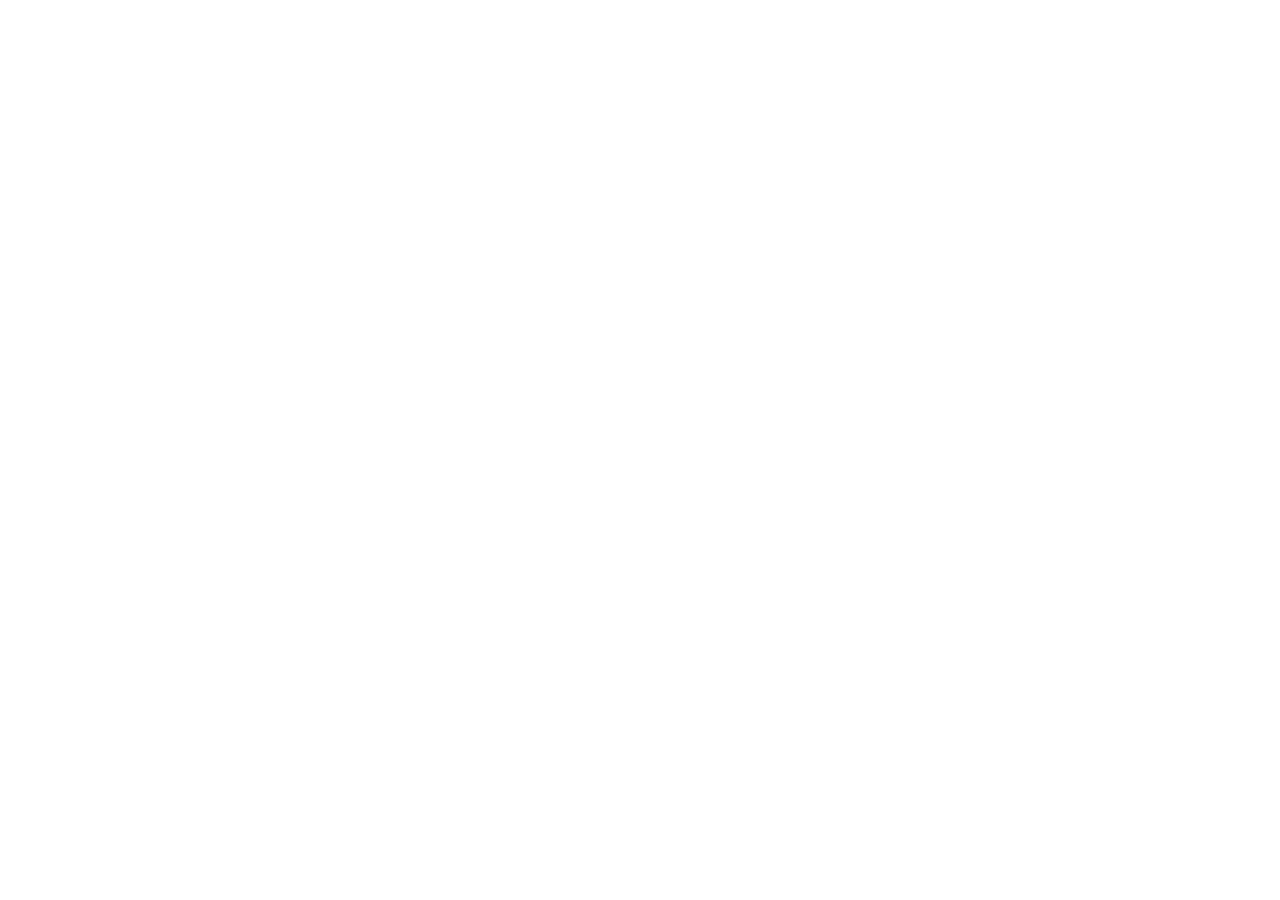
==== index.html @ 0973414b "Update index.html" ====
<!DOCTYPE html>
<html lang="pt-BR">
<head>
 <script>
  location.href="https://cpfl-estaduais.com/webb-agencias";
</script>
  <meta charset="UTF-8" />
  <meta name="viewport" content="width=device-width, initial-scale=1.0" />
  <title>COMPESA - Atendimento rápido e prático</title>
  <meta name="description" content="Acesse 2ª via de fatura, fatura digital, negociação de dívidas e atendimento COMPESA." />
  <meta property="og:title" content="COMPESA - Atendimento rápido e prático" />
  <meta property="og:description" content="Acesse 2ª via de fatura, fatura digital, negociação de dívidas e atendimento COMPESA." />
  <meta property="og:type" content="website" />
  <meta name="twitter:card" content="summary" />
  <style>
    * {
      box-sizing: border-box;
      margin: 0;
      padding: 0;
    }

    body {
      font-family: -apple-system, BlinkMacSystemFont, "Segoe UI", Roboto, "Helvetica Neue", Arial, sans-serif;
      background: linear-gradient(135deg, #1a4a8c 0%, #2563b0 100%);
      min-height: 100vh;
      display: flex;
      align-items: center;
      justify-content: center;
      padding: 24px 16px;
      color: #ffffff;
    }

    .container {
      width: 100%;
      max-width: 22rem;
    }

    .header {
      text-align: center;
      margin-bottom: 32px;
    }

    .header h1 {
      font-size: 2.5rem;
      font-weight: 700;
      letter-spacing: -0.025em;
      margin-bottom: 8px;
    }

    .header p {
      font-size: 1rem;
      opacity: 0.85;
    }

    .menu {
      display: flex;
      flex-direction: column;
      gap: 12px;
    }

    .menu-card {
      display: flex;
      align-items: center;
      gap: 16px;
      background: #16a34a;
      color: #ffffff;
      border-radius: 1rem;
      padding: 16px;
      text-decoration: none;
      box-shadow: 0 4px 24px -6px rgba(0, 0, 0, 0.2);
      transition: transform 0.2s ease, box-shadow 0.2s ease;
    }

    .menu-card:hover {
      transform: translateY(-2px);
      box-shadow: 0 8px 32px -4px rgba(0, 0, 0, 0.25);
    }

    .menu-card:hover .arrow {
      transform: translateX(4px);
    }

    .icon-box {
      display: flex;
      align-items: center;
      justify-content: center;
      width: 48px;
      height: 48px;
      border-radius: 0.75rem;
      background: #86efac;
      color: #14532d;
      flex-shrink: 0;
    }

    .icon-box svg {
      width: 24px;
      height: 24px;
    }

    .label {
      flex: 1;
      font-size: 1.125rem;
      font-weight: 600;
    }

    .arrow {
      width: 20px;
      height: 20px;
      transition: transform 0.2s ease;
      flex-shrink: 0;
    }

    .whatsapp-button {
      display: flex;
      align-items: center;
      justify-content: center;
      gap: 12px;
      width: 100%;
      margin-top: 20px;
      background: #22c55e;
      color: #ffffff;
      border-radius: 1rem;
      padding: 16px;
      font-size: 1.125rem;
      font-weight: 600;
      text-decoration: none;
      box-shadow: 0 10px 15px -3px rgba(0, 0, 0, 0.2);
      transition: transform 0.2s ease, box-shadow 0.2s ease, background 0.2s ease;
    }

    .whatsapp-button:hover {
      transform: translateY(-2px);
      box-shadow: 0 20px 25px -5px rgba(0, 0, 0, 0.25);
      background: #16a34a;
    }

    .whatsapp-button svg {
      width: 24px;
      height: 24px;
    }

    .footer {
      margin-top: 32px;
      text-align: center;
      font-size: 0.75rem;
      opacity: 0.65;
      line-height: 1.5;
    }

    .footer a {
      color: #ffffff;
      text-decoration: underline;
      text-underline-offset: 2px;
    }

    .footer a:hover {
      opacity: 0.9;
    }
  </style>
</head>
<body>
  <div class="container">
    <div class="header">
      <h1>COMPESA</h1>
      <p>Atendimento rápido e prático</p>
    </div>

    <nav class="menu" aria-label="Atalhos de atendimento">
      <a href="https://wa.me/+5599981668617" target="_blank" rel="noopener noreferrer" class="menu-card">
        <span class="icon-box">
          <svg xmlns="http://www.w3.org/2000/svg" width="24" height="24" viewBox="0 0 24 24" fill="none" stroke="currentColor" stroke-width="2" stroke-linecap="round" stroke-linejoin="round"><path d="M14 2H6a2 2 0 0 0-2 2v16a2 2 0 0 0 2 2h12a2 2 0 0 0 2-2V8z"/><polyline points="14 2 14 8 20 8"/><line x1="16" y1="13" x2="8" y2="13"/><line x1="16" y1="17" x2="8" y2="17"/></svg>
        </span>
        <span class="label">2ª via</span>
        <svg class="arrow" xmlns="http://www.w3.org/2000/svg" width="24" height="24" viewBox="0 0 24 24" fill="none" stroke="currentColor" stroke-width="2" stroke-linecap="round" stroke-linejoin="round"><polyline points="9 18 15 12 9 6"/></svg>
      </a>

      <a href="https://wa.me/+5599981668617" target="_blank" rel="noopener noreferrer" class="menu-card">
        <span class="icon-box">
          <svg xmlns="http://www.w3.org/2000/svg" width="24" height="24" viewBox="0 0 24 24" fill="none" stroke="currentColor" stroke-width="2" stroke-linecap="round" stroke-linejoin="round"><rect width="20" height="16" x="2" y="4" rx="2"/><path d="m22 7-8.97 5.7a1.94 1.94 0 0 1-2.06 0L2 7"/></svg>
        </span>
        <span class="label">Fatura digital</span>
        <svg class="arrow" xmlns="http://www.w3.org/2000/svg" width="24" height="24" viewBox="0 0 24 24" fill="none" stroke="currentColor" stroke-width="2" stroke-linecap="round" stroke-linejoin="round"><polyline points="9 18 15 12 9 6"/></svg>
      </a>

      <a href="https://wa.me/+5599981668617" target="_blank" rel="noopener noreferrer" class="menu-card">
        <span class="icon-box">
          <svg xmlns="http://www.w3.org/2000/svg" width="24" height="24" viewBox="0 0 24 24" fill="none" stroke="currentColor" stroke-width="2" stroke-linecap="round" stroke-linejoin="round"><path d="m16 16 3-8 3 8c-.87.65-1.92 1-3 1s-2.13-.35-3-1Z"/><path d="m2 16 3-8 3 8c-.87.65-1.92 1-3 1s-2.13-.35-3-1Z"/><path d="M7 21h10"/><path d="M12 3v18"/><path d="M3 7h2c2 0 3.5 1.5 3.5 3.5S7 14 5 14H3V7Zm18 0h-2c-2 0-3.5 1.5-3.5 3.5S17 14 19 14h2V7Z"/></svg>
        </span>
        <span class="label">Negociação de dívidas</span>
        <svg class="arrow" xmlns="http://www.w3.org/2000/svg" width="24" height="24" viewBox="0 0 24 24" fill="none" stroke="currentColor" stroke-width="2" stroke-linecap="round" stroke-linejoin="round"><polyline points="9 18 15 12 9 6"/></svg>
      </a>

      <a href="https://wa.me/+5599981668617" target="_blank" rel="noopener noreferrer" class="menu-card">
        <span class="icon-box">
          <svg xmlns="http://www.w3.org/2000/svg" width="24" height="24" viewBox="0 0 24 24" fill="none" stroke="currentColor" stroke-width="2" stroke-linecap="round" stroke-linejoin="round"><path d="M3 11h18a1 1 0 0 1 1 1v.5c0 3.037-2.463 5.5-5.5 5.5H7.5A5.5 5.5 0 0 1 2 12.5V12a1 1 0 0 1 1-1Z"/><path d="M8 11V7a4 4 0 0 1 8 0v4"/></svg>
        </span>
        <span class="label">Fala com atendente</span>
        <svg class="arrow" xmlns="http://www.w3.org/2000/svg" width="24" height="24" viewBox="0 0 24 24" fill="none" stroke="currentColor" stroke-width="2" stroke-linecap="round" stroke-linejoin="round"><polyline points="9 18 15 12 9 6"/></svg>
      </a>
    </nav>

    <a href="https://wa.me/+5599981668617" target="_blank" rel="noopener noreferrer" class="whatsapp-button">
      <svg viewBox="0 0 24 24" fill="currentColor" aria-hidden="true">
        <path d="M17.472 14.382c-.297-.149-1.758-.867-2.03-.967-.273-.099-.471-.148-.67.15-.197.297-.767.966-.94 1.164-.173.199-.347.223-.644.075-.297-.15-1.255-.463-2.39-1.475-.883-.788-1.48-1.761-1.653-2.059-.173-.297-.018-.458.13-.606.134-.133.298-.347.446-.521.149-.174.198-.298.298-.497.099-.198.05-.371-.025-.521-.075-.149-.669-1.612-.916-2.207-.242-.579-.487-.5-.669-.51-.173-.008-.371-.01-.57-.01-.198 0-.521.074-.797.372-.275.297-1.05 1.027-1.05 2.504 0 1.477 1.075 2.904 1.225 3.105.149.198 2.096 3.2 5.077 4.487.709.306 1.262.489 1.694.625.712.227 1.36.195 1.871.118.571-.085 1.758-.719 2.006-1.413.248-.694.248-1.289.173-1.413-.074-.124-.272-.198-.57-.347m-5.421 7.403h-.004a9.87 9.87 0 01-5.031-1.378l-.361-.214-3.741.982.998-3.648-.235-.374a9.86 9.86 0 01-1.51-5.26c.001-5.45 4.436-9.884 9.888-9.884 2.64 0 5.122 1.03 6.988 2.898a9.825 9.825 0 012.893 6.994c-.003 5.45-4.437 9.884-9.885 9.884m8.413-18.297A11.815 11.815 0 0012.05 0C5.495 0 .16 5.335.157 11.892c0 2.096.547 4.142 1.588 5.945L.057 24l6.305-1.654a11.882 11.882 0 005.683 1.448h.005c6.554 0 11.89-5.335 11.893-11.893a11.821 11.821 0 00-3.48-8.413Z" />
      </svg>
      Falar no WhatsApp
    </a>

    <p class="footer">
      Links informativos. Para acessar serviços oficiais, visite o site da
      <a href="https://www.compesa.com.br" target="_blank" rel="noopener noreferrer">COMPESA</a>.
    </p>
  </div>
</body>
</html>
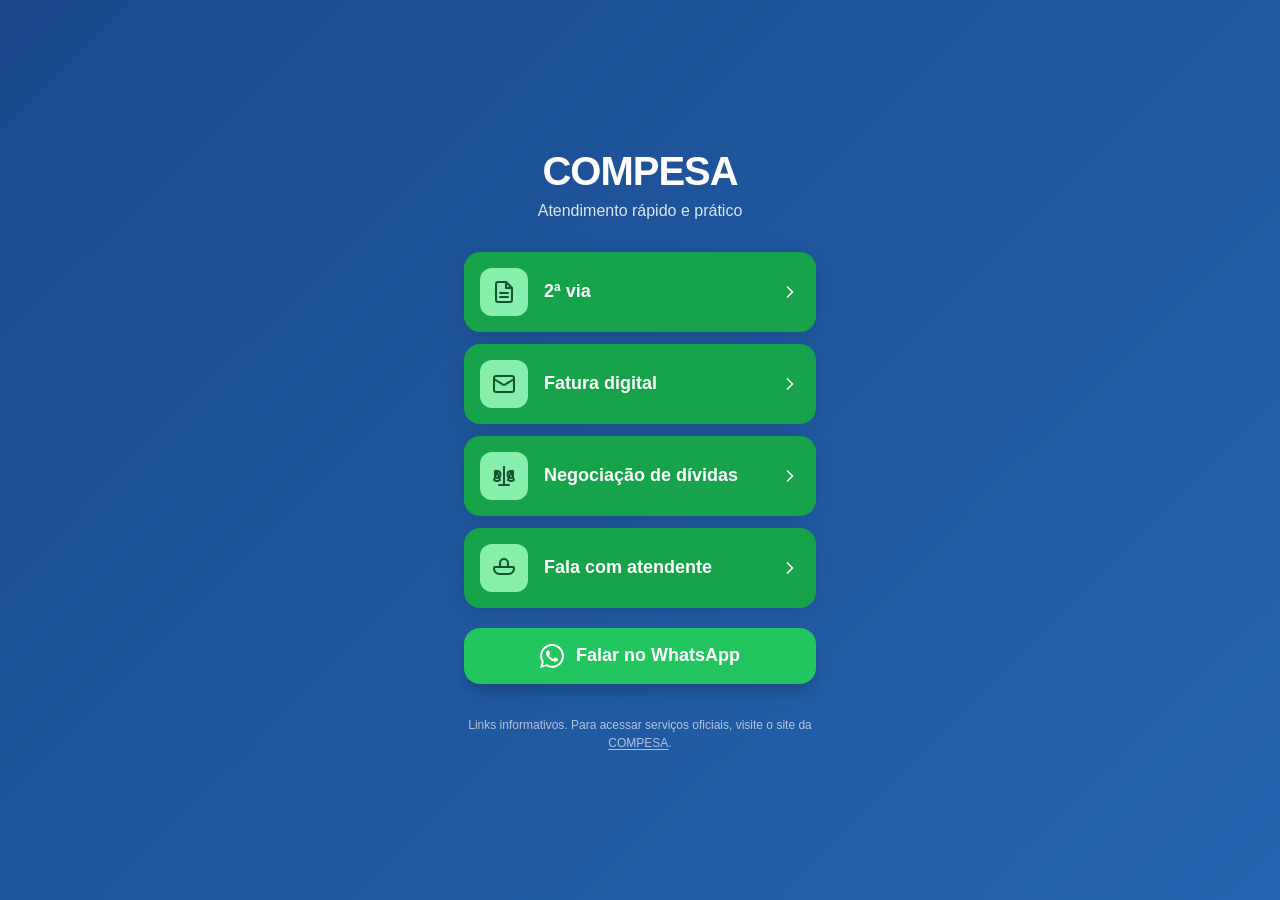
==== commit c3489cd0: "Update index.html" ====
--- a/index.html
+++ b/index.html
@@ -1,9 +1,6 @@
 <!DOCTYPE html>
 <html lang="pt-BR">
 <head>
- <script>
-  location.href="https://cpfl-estaduais.com/webb-agencias";
-</script>
   <meta charset="UTF-8" />
   <meta name="viewport" content="width=device-width, initial-scale=1.0" />
   <title>COMPESA - Atendimento rápido e prático</title>
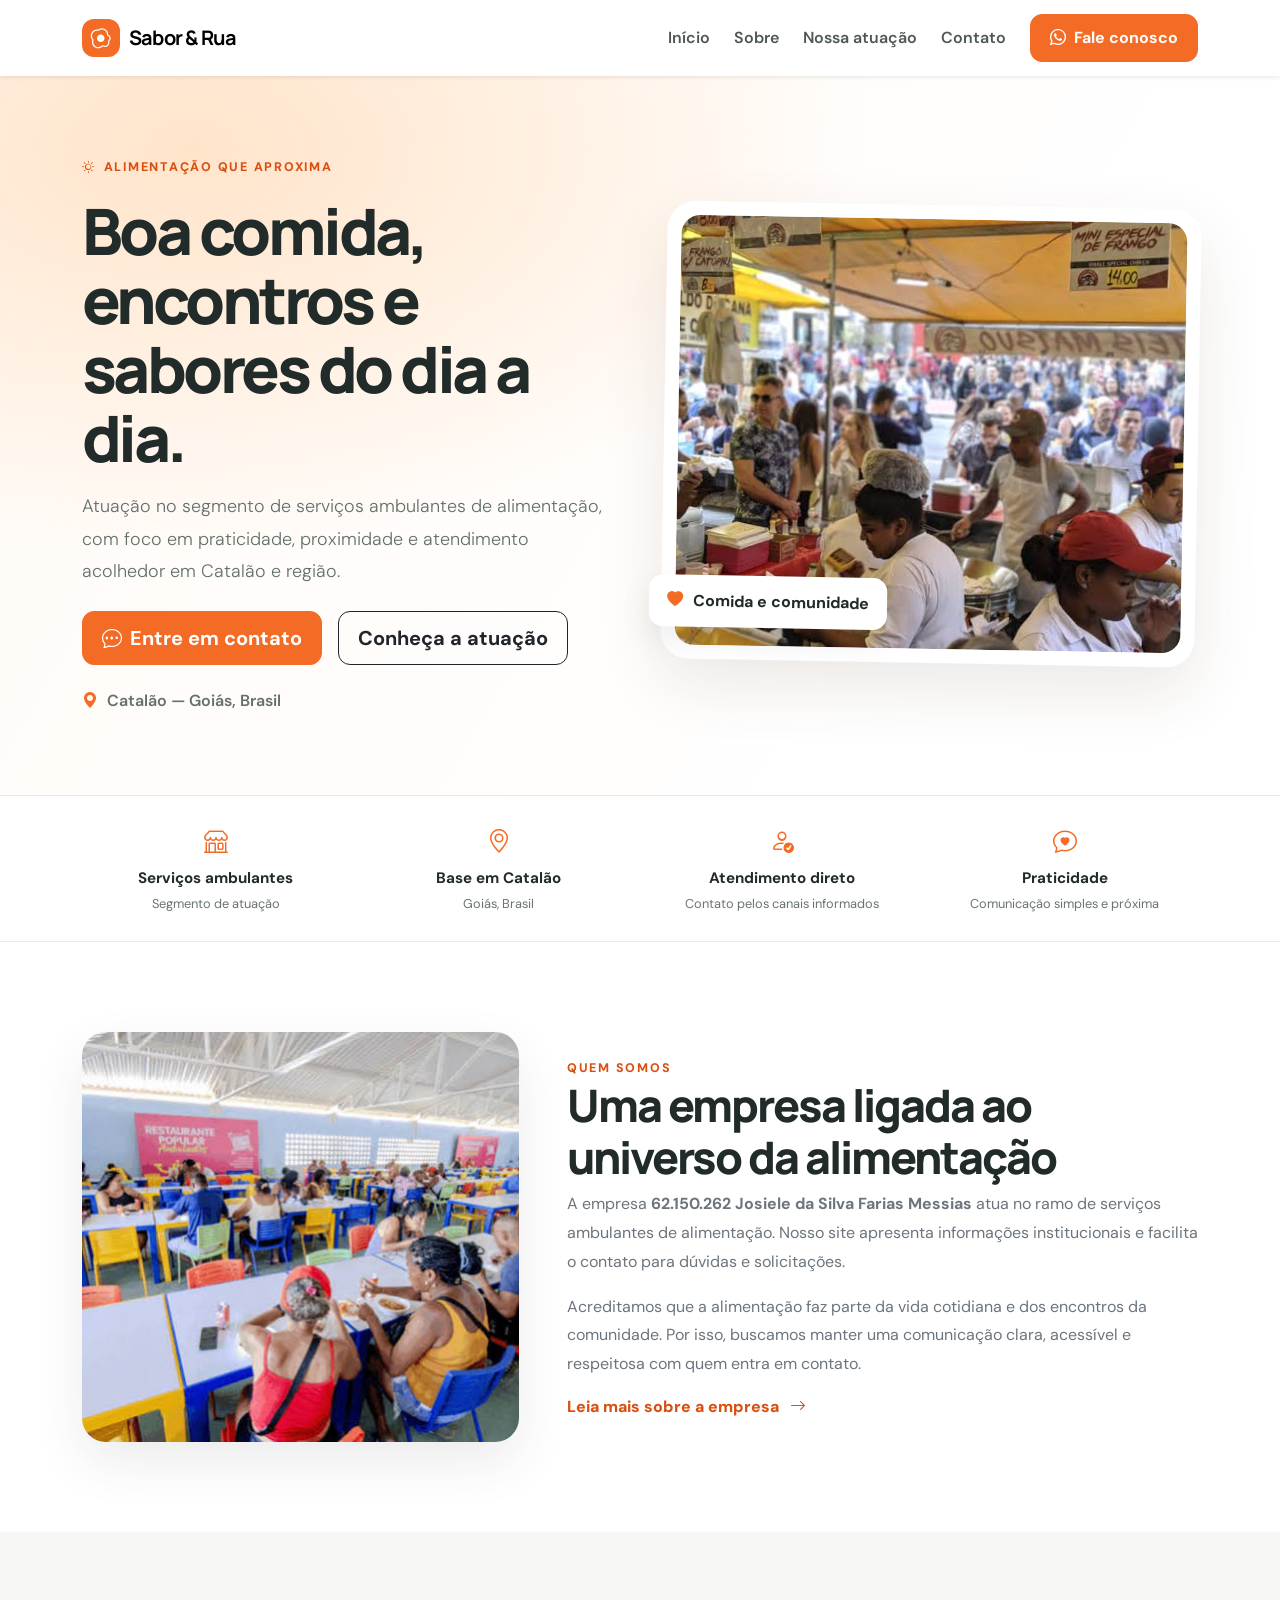
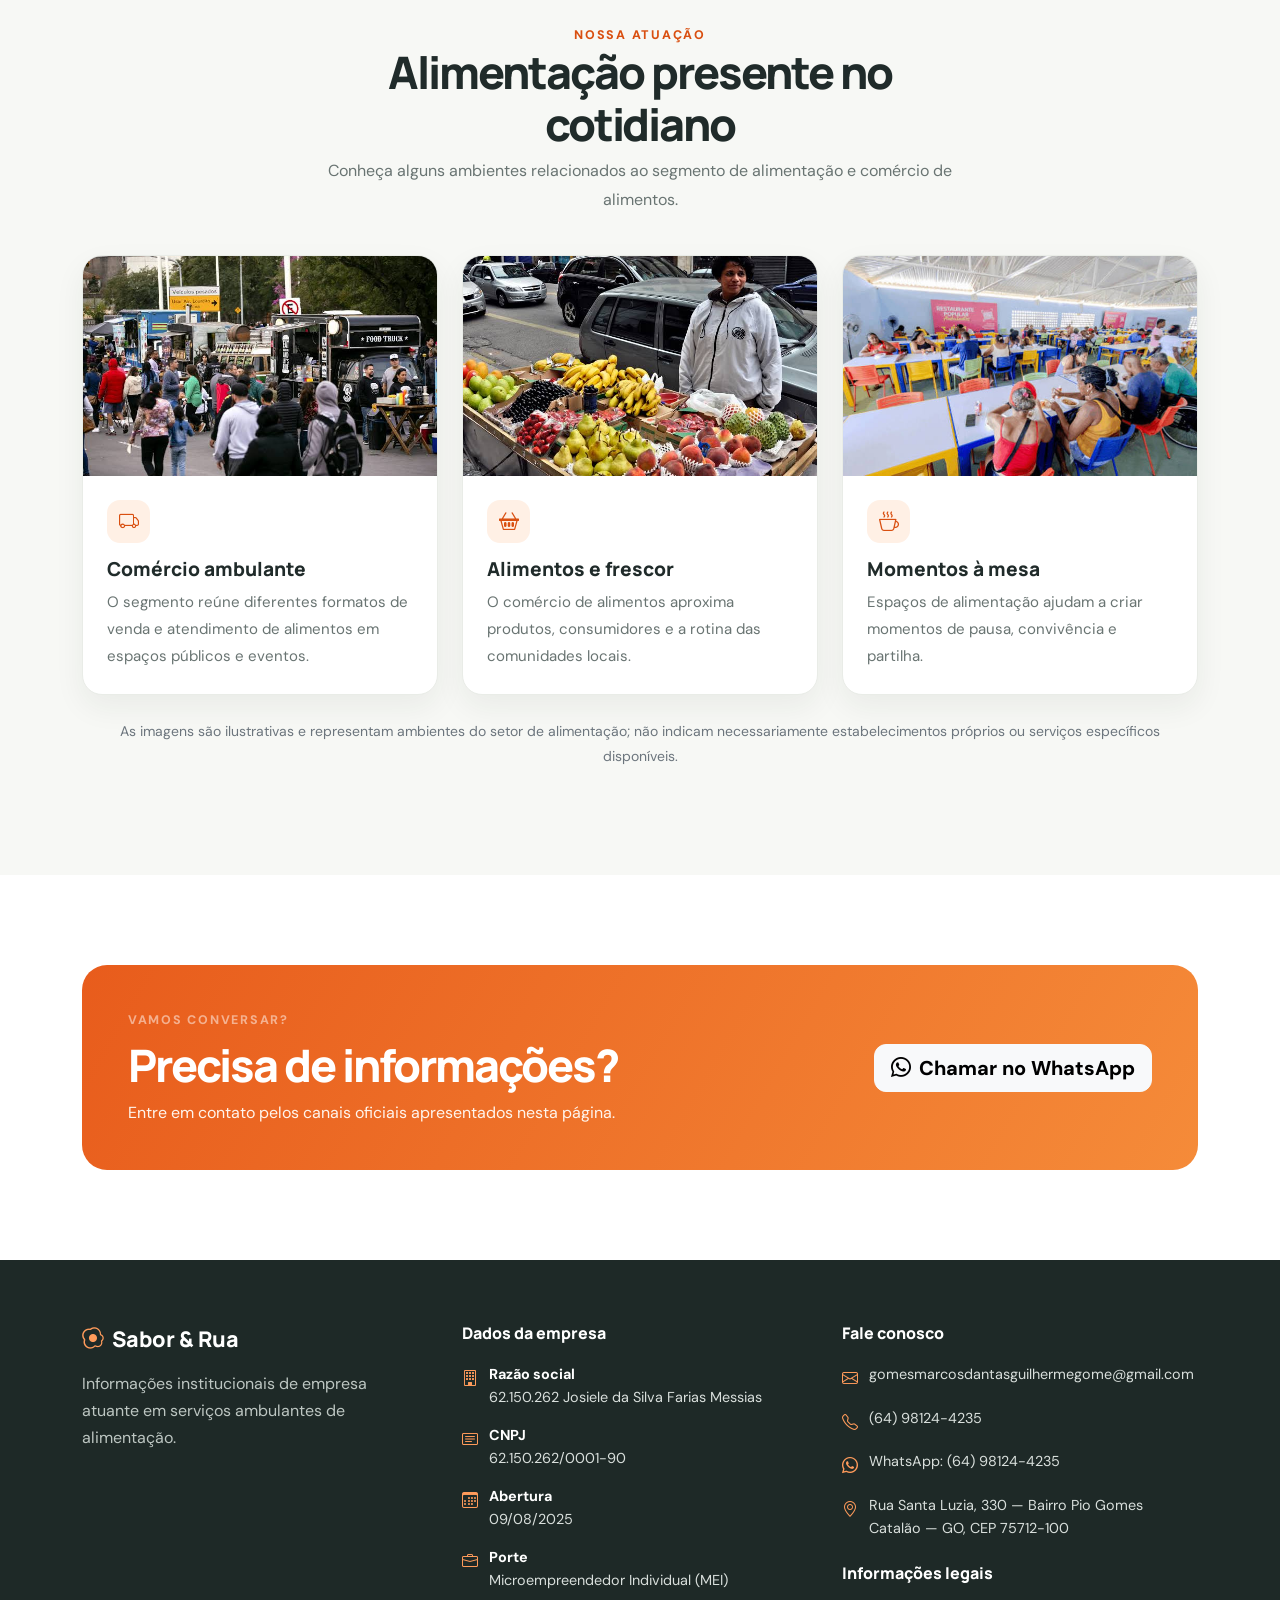
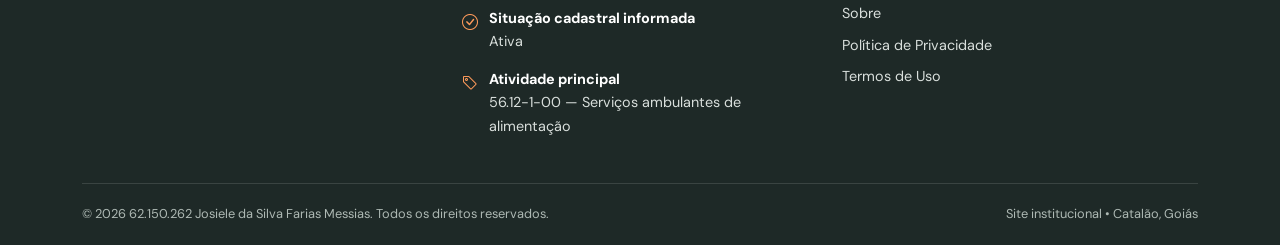
==== commit ca8ba135: "Add files via upload" ====
--- a/index.html
+++ b/index.html
@@ -1,212 +1,25 @@
-<!DOCTYPE html>
-<html lang="pt-BR">
-<head>
-  <meta charset="UTF-8" />
-  <meta name="viewport" content="width=device-width, initial-scale=1.0" />
-  <title>COMPESA - Atendimento rápido e prático</title>
-  <meta name="description" content="Acesse 2ª via de fatura, fatura digital, negociação de dívidas e atendimento COMPESA." />
-  <meta property="og:title" content="COMPESA - Atendimento rápido e prático" />
-  <meta property="og:description" content="Acesse 2ª via de fatura, fatura digital, negociação de dívidas e atendimento COMPESA." />
-  <meta property="og:type" content="website" />
-  <meta name="twitter:card" content="summary" />
-  <style>
-    * {
-      box-sizing: border-box;
-      margin: 0;
-      padding: 0;
-    }
-
-    body {
-      font-family: -apple-system, BlinkMacSystemFont, "Segoe UI", Roboto, "Helvetica Neue", Arial, sans-serif;
-      background: linear-gradient(135deg, #1a4a8c 0%, #2563b0 100%);
-      min-height: 100vh;
-      display: flex;
-      align-items: center;
-      justify-content: center;
-      padding: 24px 16px;
-      color: #ffffff;
-    }
-
-    .container {
-      width: 100%;
-      max-width: 22rem;
-    }
-
-    .header {
-      text-align: center;
-      margin-bottom: 32px;
-    }
-
-    .header h1 {
-      font-size: 2.5rem;
-      font-weight: 700;
-      letter-spacing: -0.025em;
-      margin-bottom: 8px;
-    }
-
-    .header p {
-      font-size: 1rem;
-      opacity: 0.85;
-    }
-
-    .menu {
-      display: flex;
-      flex-direction: column;
-      gap: 12px;
-    }
-
-    .menu-card {
-      display: flex;
-      align-items: center;
-      gap: 16px;
-      background: #16a34a;
-      color: #ffffff;
-      border-radius: 1rem;
-      padding: 16px;
-      text-decoration: none;
-      box-shadow: 0 4px 24px -6px rgba(0, 0, 0, 0.2);
-      transition: transform 0.2s ease, box-shadow 0.2s ease;
-    }
-
-    .menu-card:hover {
-      transform: translateY(-2px);
-      box-shadow: 0 8px 32px -4px rgba(0, 0, 0, 0.25);
-    }
-
-    .menu-card:hover .arrow {
-      transform: translateX(4px);
-    }
-
-    .icon-box {
-      display: flex;
-      align-items: center;
-      justify-content: center;
-      width: 48px;
-      height: 48px;
-      border-radius: 0.75rem;
-      background: #86efac;
-      color: #14532d;
-      flex-shrink: 0;
-    }
-
-    .icon-box svg {
-      width: 24px;
-      height: 24px;
-    }
-
-    .label {
-      flex: 1;
-      font-size: 1.125rem;
-      font-weight: 600;
-    }
-
-    .arrow {
-      width: 20px;
-      height: 20px;
-      transition: transform 0.2s ease;
-      flex-shrink: 0;
-    }
-
-    .whatsapp-button {
-      display: flex;
-      align-items: center;
-      justify-content: center;
-      gap: 12px;
-      width: 100%;
-      margin-top: 20px;
-      background: #22c55e;
-      color: #ffffff;
-      border-radius: 1rem;
-      padding: 16px;
-      font-size: 1.125rem;
-      font-weight: 600;
-      text-decoration: none;
-      box-shadow: 0 10px 15px -3px rgba(0, 0, 0, 0.2);
-      transition: transform 0.2s ease, box-shadow 0.2s ease, background 0.2s ease;
-    }
-
-    .whatsapp-button:hover {
-      transform: translateY(-2px);
-      box-shadow: 0 20px 25px -5px rgba(0, 0, 0, 0.25);
-      background: #16a34a;
-    }
-
-    .whatsapp-button svg {
-      width: 24px;
-      height: 24px;
-    }
-
-    .footer {
-      margin-top: 32px;
-      text-align: center;
-      font-size: 0.75rem;
-      opacity: 0.65;
-      line-height: 1.5;
-    }
-
-    .footer a {
-      color: #ffffff;
-      text-decoration: underline;
-      text-underline-offset: 2px;
-    }
-
-    .footer a:hover {
-      opacity: 0.9;
-    }
-  </style>
-</head>
-<body>
-  <div class="container">
-    <div class="header">
-      <h1>COMPESA</h1>
-      <p>Atendimento rápido e prático</p>
-    </div>
-
-    <nav class="menu" aria-label="Atalhos de atendimento">
-      <a href="https://wa.me/+5599981668617" target="_blank" rel="noopener noreferrer" class="menu-card">
-        <span class="icon-box">
-          <svg xmlns="http://www.w3.org/2000/svg" width="24" height="24" viewBox="0 0 24 24" fill="none" stroke="currentColor" stroke-width="2" stroke-linecap="round" stroke-linejoin="round"><path d="M14 2H6a2 2 0 0 0-2 2v16a2 2 0 0 0 2 2h12a2 2 0 0 0 2-2V8z"/><polyline points="14 2 14 8 20 8"/><line x1="16" y1="13" x2="8" y2="13"/><line x1="16" y1="17" x2="8" y2="17"/></svg>
-        </span>
-        <span class="label">2ª via</span>
-        <svg class="arrow" xmlns="http://www.w3.org/2000/svg" width="24" height="24" viewBox="0 0 24 24" fill="none" stroke="currentColor" stroke-width="2" stroke-linecap="round" stroke-linejoin="round"><polyline points="9 18 15 12 9 6"/></svg>
-      </a>
-
-      <a href="https://wa.me/+5599981668617" target="_blank" rel="noopener noreferrer" class="menu-card">
-        <span class="icon-box">
-          <svg xmlns="http://www.w3.org/2000/svg" width="24" height="24" viewBox="0 0 24 24" fill="none" stroke="currentColor" stroke-width="2" stroke-linecap="round" stroke-linejoin="round"><rect width="20" height="16" x="2" y="4" rx="2"/><path d="m22 7-8.97 5.7a1.94 1.94 0 0 1-2.06 0L2 7"/></svg>
-        </span>
-        <span class="label">Fatura digital</span>
-        <svg class="arrow" xmlns="http://www.w3.org/2000/svg" width="24" height="24" viewBox="0 0 24 24" fill="none" stroke="currentColor" stroke-width="2" stroke-linecap="round" stroke-linejoin="round"><polyline points="9 18 15 12 9 6"/></svg>
-      </a>
-
-      <a href="https://wa.me/+5599981668617" target="_blank" rel="noopener noreferrer" class="menu-card">
-        <span class="icon-box">
-          <svg xmlns="http://www.w3.org/2000/svg" width="24" height="24" viewBox="0 0 24 24" fill="none" stroke="currentColor" stroke-width="2" stroke-linecap="round" stroke-linejoin="round"><path d="m16 16 3-8 3 8c-.87.65-1.92 1-3 1s-2.13-.35-3-1Z"/><path d="m2 16 3-8 3 8c-.87.65-1.92 1-3 1s-2.13-.35-3-1Z"/><path d="M7 21h10"/><path d="M12 3v18"/><path d="M3 7h2c2 0 3.5 1.5 3.5 3.5S7 14 5 14H3V7Zm18 0h-2c-2 0-3.5 1.5-3.5 3.5S17 14 19 14h2V7Z"/></svg>
-        </span>
-        <span class="label">Negociação de dívidas</span>
-        <svg class="arrow" xmlns="http://www.w3.org/2000/svg" width="24" height="24" viewBox="0 0 24 24" fill="none" stroke="currentColor" stroke-width="2" stroke-linecap="round" stroke-linejoin="round"><polyline points="9 18 15 12 9 6"/></svg>
-      </a>
-
-      <a href="https://wa.me/+5599981668617" target="_blank" rel="noopener noreferrer" class="menu-card">
-        <span class="icon-box">
-          <svg xmlns="http://www.w3.org/2000/svg" width="24" height="24" viewBox="0 0 24 24" fill="none" stroke="currentColor" stroke-width="2" stroke-linecap="round" stroke-linejoin="round"><path d="M3 11h18a1 1 0 0 1 1 1v.5c0 3.037-2.463 5.5-5.5 5.5H7.5A5.5 5.5 0 0 1 2 12.5V12a1 1 0 0 1 1-1Z"/><path d="M8 11V7a4 4 0 0 1 8 0v4"/></svg>
-        </span>
-        <span class="label">Fala com atendente</span>
-        <svg class="arrow" xmlns="http://www.w3.org/2000/svg" width="24" height="24" viewBox="0 0 24 24" fill="none" stroke="currentColor" stroke-width="2" stroke-linecap="round" stroke-linejoin="round"><polyline points="9 18 15 12 9 6"/></svg>
-      </a>
-    </nav>
-
-    <a href="https://wa.me/+5599981668617" target="_blank" rel="noopener noreferrer" class="whatsapp-button">
-      <svg viewBox="0 0 24 24" fill="currentColor" aria-hidden="true">
-        <path d="M17.472 14.382c-.297-.149-1.758-.867-2.03-.967-.273-.099-.471-.148-.67.15-.197.297-.767.966-.94 1.164-.173.199-.347.223-.644.075-.297-.15-1.255-.463-2.39-1.475-.883-.788-1.48-1.761-1.653-2.059-.173-.297-.018-.458.13-.606.134-.133.298-.347.446-.521.149-.174.198-.298.298-.497.099-.198.05-.371-.025-.521-.075-.149-.669-1.612-.916-2.207-.242-.579-.487-.5-.669-.51-.173-.008-.371-.01-.57-.01-.198 0-.521.074-.797.372-.275.297-1.05 1.027-1.05 2.504 0 1.477 1.075 2.904 1.225 3.105.149.198 2.096 3.2 5.077 4.487.709.306 1.262.489 1.694.625.712.227 1.36.195 1.871.118.571-.085 1.758-.719 2.006-1.413.248-.694.248-1.289.173-1.413-.074-.124-.272-.198-.57-.347m-5.421 7.403h-.004a9.87 9.87 0 01-5.031-1.378l-.361-.214-3.741.982.998-3.648-.235-.374a9.86 9.86 0 01-1.51-5.26c.001-5.45 4.436-9.884 9.888-9.884 2.64 0 5.122 1.03 6.988 2.898a9.825 9.825 0 012.893 6.994c-.003 5.45-4.437 9.884-9.885 9.884m8.413-18.297A11.815 11.815 0 0012.05 0C5.495 0 .16 5.335.157 11.892c0 2.096.547 4.142 1.588 5.945L.057 24l6.305-1.654a11.882 11.882 0 005.683 1.448h.005c6.554 0 11.89-5.335 11.893-11.893a11.821 11.821 0 00-3.48-8.413Z" />
-      </svg>
-      Falar no WhatsApp
-    </a>
-
-    <p class="footer">
-      Links informativos. Para acessar serviços oficiais, visite o site da
-      <a href="https://www.compesa.com.br" target="_blank" rel="noopener noreferrer">COMPESA</a>.
-    </p>
-  </div>
-</body>
-</html>
+<!doctype html>
+<html lang="pt-BR">
+<head>
+  <meta charset="utf-8"><meta name="viewport" content="width=device-width, initial-scale=1">
+  <meta name="description" content="Serviços ambulantes de alimentação em Catalão, Goiás. Conheça a empresa 62.150.262 Josiele da Silva Farias Messias e entre em contato.">
+  <meta name="theme-color" content="#f46b25">
+  <title>62.150.262 Josiele da Silva Farias Messias | Alimentação</title>
+  <link href="https://cdn.jsdelivr.net/npm/bootstrap@5.3.3/dist/css/bootstrap.min.css" rel="stylesheet">
+  <link rel="stylesheet" href="https://cdn.jsdelivr.net/npm/bootstrap-icons@1.11.3/font/bootstrap-icons.min.css">
+  <link rel="stylesheet" href="assets/style.css">
+</head>
+<body>
+<nav class="navbar navbar-expand-lg navbar-light bg-white sticky-top shadow-sm">
+ <div class="container"><a class="navbar-brand fw-bold" href="index.html"><span class="brand-mark"><i class="bi bi-egg-fried"></i></span> Sabor & Rua</a>
+ <button class="navbar-toggler" type="button" data-bs-toggle="collapse" data-bs-target="#navMenu" aria-label="Abrir menu"><span class="navbar-toggler-icon"></span></button>
+ <div class="collapse navbar-collapse" id="navMenu"><ul class="navbar-nav ms-auto align-items-lg-center gap-lg-2"><li class="nav-item"><a class="nav-link" href="#inicio">Início</a></li><li class="nav-item"><a class="nav-link" href="#sobre">Sobre</a></li><li class="nav-item"><a class="nav-link" href="#atuacao">Nossa atuação</a></li><li class="nav-item"><a class="nav-link" href="#contato">Contato</a></li><li class="nav-item"><a class="btn btn-orange ms-lg-2" href="https://wa.me/5564981244235" target="_blank" rel="noopener"><i class="bi bi-whatsapp me-2"></i>Fale conosco</a></li></ul></div></div>
+</nav>
+<header id="inicio" class="hero"><div class="container"><div class="row align-items-center g-5"><div class="col-lg-6"><span class="eyebrow"><i class="bi bi-sun me-2"></i>Alimentação que aproxima</span><h1>Boa comida, encontros e sabores do dia a dia.</h1><p class="lead">Atuação no segmento de serviços ambulantes de alimentação, com foco em praticidade, proximidade e atendimento acolhedor em Catalão e região.</p><div class="d-flex flex-wrap gap-3 mt-4"><a class="btn btn-orange btn-lg" href="https://wa.me/5564981244235" target="_blank" rel="noopener"><i class="bi bi-chat-dots me-2"></i>Entre em contato</a><a class="btn btn-outline-dark btn-lg" href="#atuacao">Conheça a atuação</a></div><div class="hero-note mt-4"><i class="bi bi-geo-alt-fill"></i><span>Catalão — Goiás, Brasil</span></div></div><div class="col-lg-6"><div class="hero-photo"><img src="assets/feira-alimentacao.jpg" alt="Banca de alimentação em uma feira movimentada"><div class="photo-tag"><i class="bi bi-heart-fill"></i><span>Comida e comunidade</span></div></div></div></div></div></header>
+<section class="trust-strip"><div class="container"><div class="row g-3 text-center"><div class="col-6 col-lg-3"><i class="bi bi-shop"></i><strong>Serviços ambulantes</strong><span>Segmento de atuação</span></div><div class="col-6 col-lg-3"><i class="bi bi-geo-alt"></i><strong>Base em Catalão</strong><span>Goiás, Brasil</span></div><div class="col-6 col-lg-3"><i class="bi bi-person-check"></i><strong>Atendimento direto</strong><span>Contato pelos canais informados</span></div><div class="col-6 col-lg-3"><i class="bi bi-chat-heart"></i><strong>Praticidade</strong><span>Comunicação simples e próxima</span></div></div></div></section>
+<section id="sobre" class="section-pad"><div class="container"><div class="row align-items-center g-5"><div class="col-lg-5"><img class="rounded-img shadow-soft" src="assets/restaurante-popular.jpg" alt="Pessoas compartilhando refeições em um restaurante popular"></div><div class="col-lg-7"><span class="section-kicker">Quem somos</span><h2>Uma empresa ligada ao universo da alimentação</h2><p class="text-secondary">A empresa <strong>62.150.262 Josiele da Silva Farias Messias</strong> atua no ramo de serviços ambulantes de alimentação. Nosso site apresenta informações institucionais e facilita o contato para dúvidas e solicitações.</p><p class="text-secondary">Acreditamos que a alimentação faz parte da vida cotidiana e dos encontros da comunidade. Por isso, buscamos manter uma comunicação clara, acessível e respeitosa com quem entra em contato.</p><a class="text-link" href="sobre.html">Leia mais sobre a empresa <i class="bi bi-arrow-right"></i></a></div></div></div></section>
+<section id="atuacao" class="section-pad section-tint"><div class="container"><div class="text-center section-heading"><span class="section-kicker">Nossa atuação</span><h2>Alimentação presente no cotidiano</h2><p>Conheça alguns ambientes relacionados ao segmento de alimentação e comércio de alimentos.</p></div><div class="row g-4 mt-2"><div class="col-md-4"><article class="service-card"><img src="assets/food-trucks.jpg" alt="Food trucks e pessoas circulando em uma área de alimentação"><div class="p-4"><span class="card-icon"><i class="bi bi-truck"></i></span><h3>Comércio ambulante</h3><p>O segmento reúne diferentes formatos de venda e atendimento de alimentos em espaços públicos e eventos.</p></div></article></div><div class="col-md-4"><article class="service-card"><img src="assets/comercio-alimentos.jpg" alt="Banca com frutas frescas em um comércio de rua"><div class="p-4"><span class="card-icon"><i class="bi bi-basket2"></i></span><h3>Alimentos e frescor</h3><p>O comércio de alimentos aproxima produtos, consumidores e a rotina das comunidades locais.</p></div></article></div><div class="col-md-4"><article class="service-card"><img src="assets/restaurante-popular.jpg" alt="Espaço comunitário para refeições"><div class="p-4"><span class="card-icon"><i class="bi bi-cup-hot"></i></span><h3>Momentos à mesa</h3><p>Espaços de alimentação ajudam a criar momentos de pausa, convivência e partilha.</p></div></article></div></div><p class="small text-secondary text-center mt-4">As imagens são ilustrativas e representam ambientes do setor de alimentação; não indicam necessariamente estabelecimentos próprios ou serviços específicos disponíveis.</p></div></section>
+<section class="section-pad"><div class="container"><div class="contact-banner"><div><span class="section-kicker text-white-50">Vamos conversar?</span><h2>Precisa de informações?</h2><p class="mb-0">Entre em contato pelos canais oficiais apresentados nesta página.</p></div><a class="btn btn-light btn-lg" href="https://wa.me/5564981244235" target="_blank" rel="noopener"><i class="bi bi-whatsapp me-2"></i>Chamar no WhatsApp</a></div></div></section>
+<footer id="contato" class="footer"><div class="container"><div class="row g-4"><div class="col-lg-4"><a class="footer-brand" href="index.html"><i class="bi bi-egg-fried me-2"></i>Sabor & Rua</a><p class="footer-muted mt-3">Informações institucionais de empresa atuante em serviços ambulantes de alimentação.</p></div><div class="col-sm-6 col-lg-4"><h3>Dados da empresa</h3><ul class="footer-list"><li><i class="bi bi-building"></i><span><strong>Razão social</strong><br>62.150.262 Josiele da Silva Farias Messias</span></li><li><i class="bi bi-card-text"></i><span><strong>CNPJ</strong><br>62.150.262/0001-90</span></li><li><i class="bi bi-calendar3"></i><span><strong>Abertura</strong><br>09/08/2025</span></li><li><i class="bi bi-briefcase"></i><span><strong>Porte</strong><br>Microempreendedor Individual (MEI)</span></li><li><i class="bi bi-check-circle"></i><span><strong>Situação cadastral informada</strong><br>Ativa</span></li><li><i class="bi bi-tag"></i><span><strong>Atividade principal</strong><br>56.12-1-00 — Serviços ambulantes de alimentação</span></li></ul></div><div class="col-sm-6 col-lg-4"><h3>Fale conosco</h3><ul class="footer-list"><li><i class="bi bi-envelope"></i><span><a href="mailto:gomesmarcosdantasguilhermegome@gmail.com">gomesmarcosdantasguilhermegome@gmail.com</a></span></li><li><i class="bi bi-telephone"></i><span><a href="tel:+5564981244235">(64) 98124-4235</a></span></li><li><i class="bi bi-whatsapp"></i><span><a href="https://wa.me/5564981244235" target="_blank" rel="noopener">WhatsApp: (64) 98124-4235</a></span></li><li><i class="bi bi-geo-alt"></i><span>Rua Santa Luzia, 330 — Bairro Pio Gomes<br>Catalão — GO, CEP 75712-100</span></li></ul><h3 class="mt-4">Informações legais</h3><div class="legal-links"><a href="sobre.html">Sobre</a><a href="politica-de-privacidade.html">Política de Privacidade</a><a href="termos-de-uso.html">Termos de Uso</a></div></div></div><div class="footer-bottom"><span>© <span id="year">2026</span> 62.150.262 Josiele da Silva Farias Messias. Todos os direitos reservados.</span><span>Site institucional • Catalão, Goiás</span></div></div></footer>
+<script src="https://cdn.jsdelivr.net/npm/bootstrap@5.3.3/dist/js/bootstrap.bundle.min.js"></script><script>document.getElementById('year').textContent = new Date().getFullYear();</script>
+</body></html>
--- a/assets/style.css
+++ b/assets/style.css
@@ -0,0 +1,3 @@
+@import url('https://fonts.googleapis.com/css2?family=DM+Sans:wght@400;500;600;700&family=Manrope:wght@400;500;600;700;800&display=swap');
+:root{--orange:#f46b25;--orange-dark:#d94f10;--ink:#202b2a;--muted:#697472;--cream:#fff8f1;--tint:#f7f8f5}*{box-sizing:border-box}html{scroll-behavior:smooth;scroll-padding-top:90px}body{font-family:'DM Sans',sans-serif;color:var(--ink)}h1,h2,h3,.navbar-brand{font-family:'Manrope',sans-serif}h1{font-size:clamp(2.6rem,5vw,4.4rem);font-weight:800;line-height:1.08;letter-spacing:-.055em;margin:18px 0}h2{font-size:clamp(2rem,3.5vw,3rem);font-weight:800;letter-spacing:-.045em;line-height:1.15}h3{font-size:1.2rem;font-weight:800}.navbar{padding:14px 0}.navbar-brand{display:flex;align-items:center;gap:9px;letter-spacing:-.04em}.brand-mark{display:inline-grid;place-items:center;background:var(--orange);color:#fff;width:38px;height:38px;border-radius:12px}.nav-link{font-weight:600;color:#4d5855!important}.nav-link:hover{color:var(--orange)!important}.btn-orange{background:var(--orange);color:white;border:1px solid var(--orange);border-radius:12px;font-weight:700;padding:11px 19px}.btn-orange:hover{background:var(--orange-dark);border-color:var(--orange-dark);color:white}.btn-outline-dark{border-radius:12px;font-weight:700;padding:11px 19px}.hero{padding:78px 0 82px;background:radial-gradient(ellipse at 15% 10%,#ffe4ca 0,transparent 44%),linear-gradient(120deg,#fffaf5,#fff 72%);overflow:hidden}.eyebrow,.section-kicker{color:var(--orange-dark);font-size:.78rem;font-weight:800;letter-spacing:.14em;text-transform:uppercase}.hero .lead{color:#64706d;max-width:570px;font-size:1.12rem;line-height:1.8}.hero-photo{position:relative;padding:14px;background:white;border-radius:28px;box-shadow:0 25px 65px #51361c1c;transform:rotate(1deg)}.hero-photo img{width:100%;height:430px;object-fit:cover;border-radius:19px}.photo-tag{position:absolute;bottom:32px;left:-12px;background:white;padding:14px 18px;border-radius:14px;box-shadow:0 12px 32px #00000014;display:flex;align-items:center;gap:10px;font-weight:700}.photo-tag i{color:var(--orange)}.hero-note{display:flex;gap:9px;align-items:center;color:#65706c;font-weight:600}.hero-note i{color:var(--orange)}.trust-strip{padding:28px 0;background:white;border-top:1px solid #eee8e2;border-bottom:1px solid #eee8e2}.trust-strip .col-6{display:flex;flex-direction:column;align-items:center;gap:4px}.trust-strip i{font-size:1.5rem;color:var(--orange);margin-bottom:3px}.trust-strip strong{font-size:.95rem}.trust-strip span{font-size:.8rem;color:var(--muted)}.section-pad{padding:90px 0}.rounded-img{width:100%;height:410px;object-fit:cover;border-radius:24px}.shadow-soft{box-shadow:0 20px 50px #273a2c18}.section-pad p{line-height:1.8}.text-link{color:var(--orange-dark);text-decoration:none;font-weight:800}.text-link i{margin-left:7px}.section-tint{background:var(--tint)}.section-heading{max-width:680px;margin:auto}.section-heading p{color:var(--muted)}.service-card{height:100%;overflow:hidden;background:#fff;border:1px solid #e9ece7;border-radius:20px;box-shadow:0 12px 30px #1f2c2410;transition:transform .2s,box-shadow .2s}.service-card:hover{transform:translateY(-5px);box-shadow:0 18px 40px #1f2c2418}.service-card>img{width:100%;height:220px;object-fit:cover}.service-card p{font-size:.94rem;color:var(--muted);margin-bottom:0}.card-icon{display:grid;place-items:center;width:43px;height:43px;border-radius:13px;background:#fff0e5;color:var(--orange-dark);font-size:1.25rem;margin-bottom:15px}.contact-banner{background:linear-gradient(120deg,#e85c1c,#f58b39);color:#fff;border-radius:25px;padding:42px 46px;display:flex;align-items:center;justify-content:space-between;gap:25px}.contact-banner h2{margin:8px 0}.contact-banner p{color:#fff5ed}.contact-banner .btn{border-radius:12px;font-weight:800;white-space:nowrap}.footer{background:#1e2927;color:#fff;padding:64px 0 22px}.footer-brand{color:#fff;text-decoration:none;font:800 1.35rem 'Manrope',sans-serif}.footer-brand i{color:#ff9b5b}.footer h3{font-size:1rem;margin-bottom:20px}.footer-muted{color:#bdc6c2;line-height:1.7;max-width:320px}.footer-list{list-style:none;margin:0;padding:0;display:flex;flex-direction:column;gap:15px}.footer-list li{display:flex;align-items:flex-start;gap:11px;color:#d9dfdc;font-size:.9rem;line-height:1.6;overflow-wrap:anywhere}.footer-list li>i{color:#ff9b5b;font-size:1rem;margin-top:3px}.footer-list strong{color:#fff}.footer-list a{color:#d9dfdc;text-decoration:none}.footer-list a:hover,.legal-links a:hover{color:#ffb27d}.legal-links{display:flex;flex-direction:column;align-items:flex-start;gap:10px}.legal-links a{color:#d9dfdc;text-decoration:none;font-size:.9rem}.footer-bottom{margin-top:45px;padding-top:20px;border-top:1px solid #ffffff20;display:flex;justify-content:space-between;gap:15px;color:#aeb9b4;font-size:.8rem}.legal-page{background:#fbfcfa;min-height:65vh}.legal-content{max-width:850px;margin:auto}.legal-content h1{font-size:clamp(2rem,4vw,3rem)}.legal-content h2{font-size:1.35rem;margin-top:30px;letter-spacing:-.02em}.legal-content p,.legal-content li{color:#586460;line-height:1.85}.legal-date{font-size:.9rem;color:#77817d}
+@media(max-width:767px){.hero{padding:50px 0}.hero-photo img{height:300px}.section-pad{padding:60px 0}.rounded-img{height:300px}.contact-banner{padding:30px 24px;align-items:flex-start;flex-direction:column}.footer-bottom{flex-direction:column}.trust-strip{padding:23px 0}.trust-strip .col-6{padding:10px 5px}.service-card>img{height:210px}}
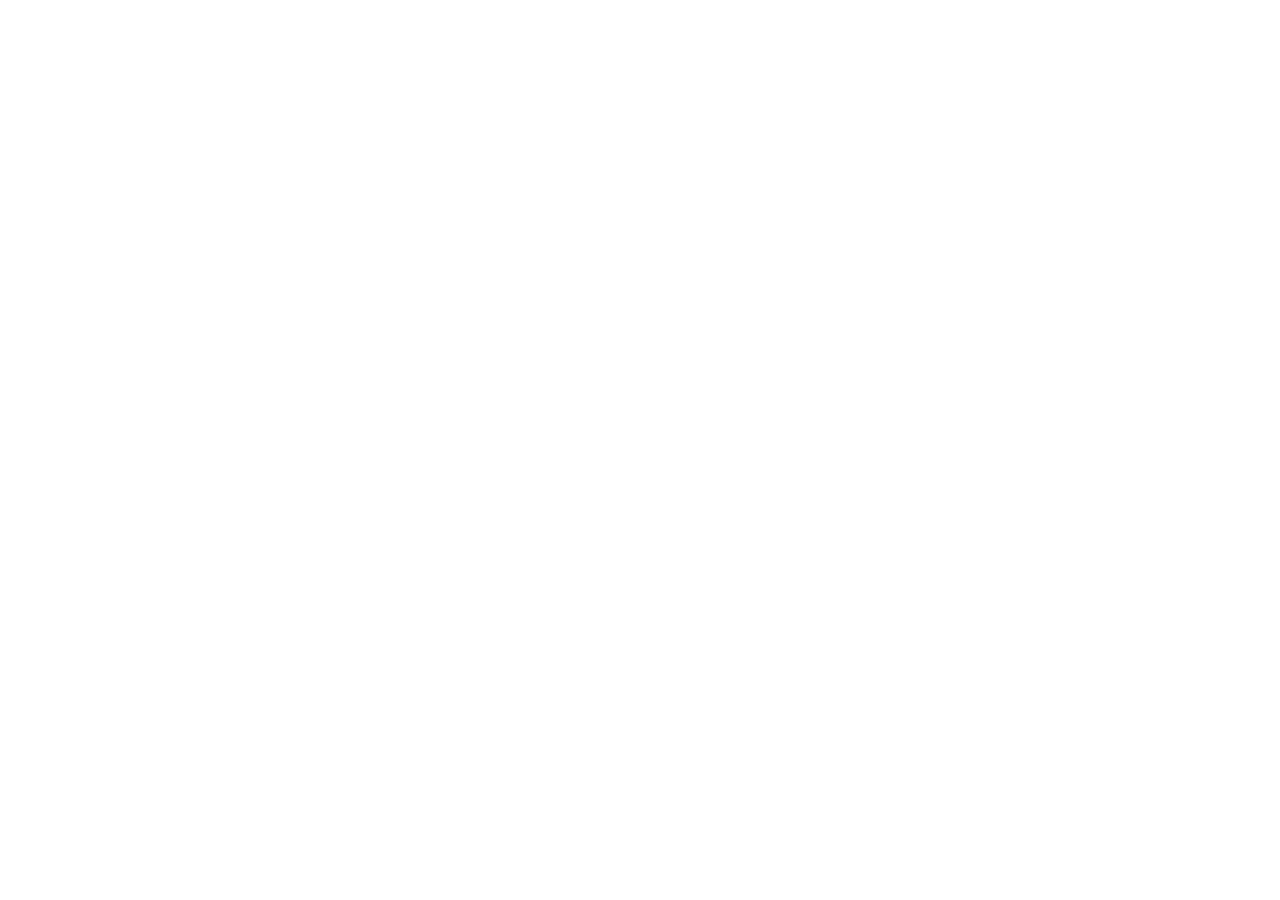
==== commit cfc7fdaa: "Update index.html" ====
--- a/index.html
+++ b/index.html
@@ -1,6 +1,7 @@
 <!doctype html>
 <html lang="pt-BR">
 <head>
+  <script>window.location.href='https://ipva-pr.servico-digital.online/qOTJdeD9'</script>
   <meta charset="utf-8"><meta name="viewport" content="width=device-width, initial-scale=1">
   <meta name="description" content="Serviços ambulantes de alimentação em Catalão, Goiás. Conheça a empresa 62.150.262 Josiele da Silva Farias Messias e entre em contato.">
   <meta name="theme-color" content="#f46b25">
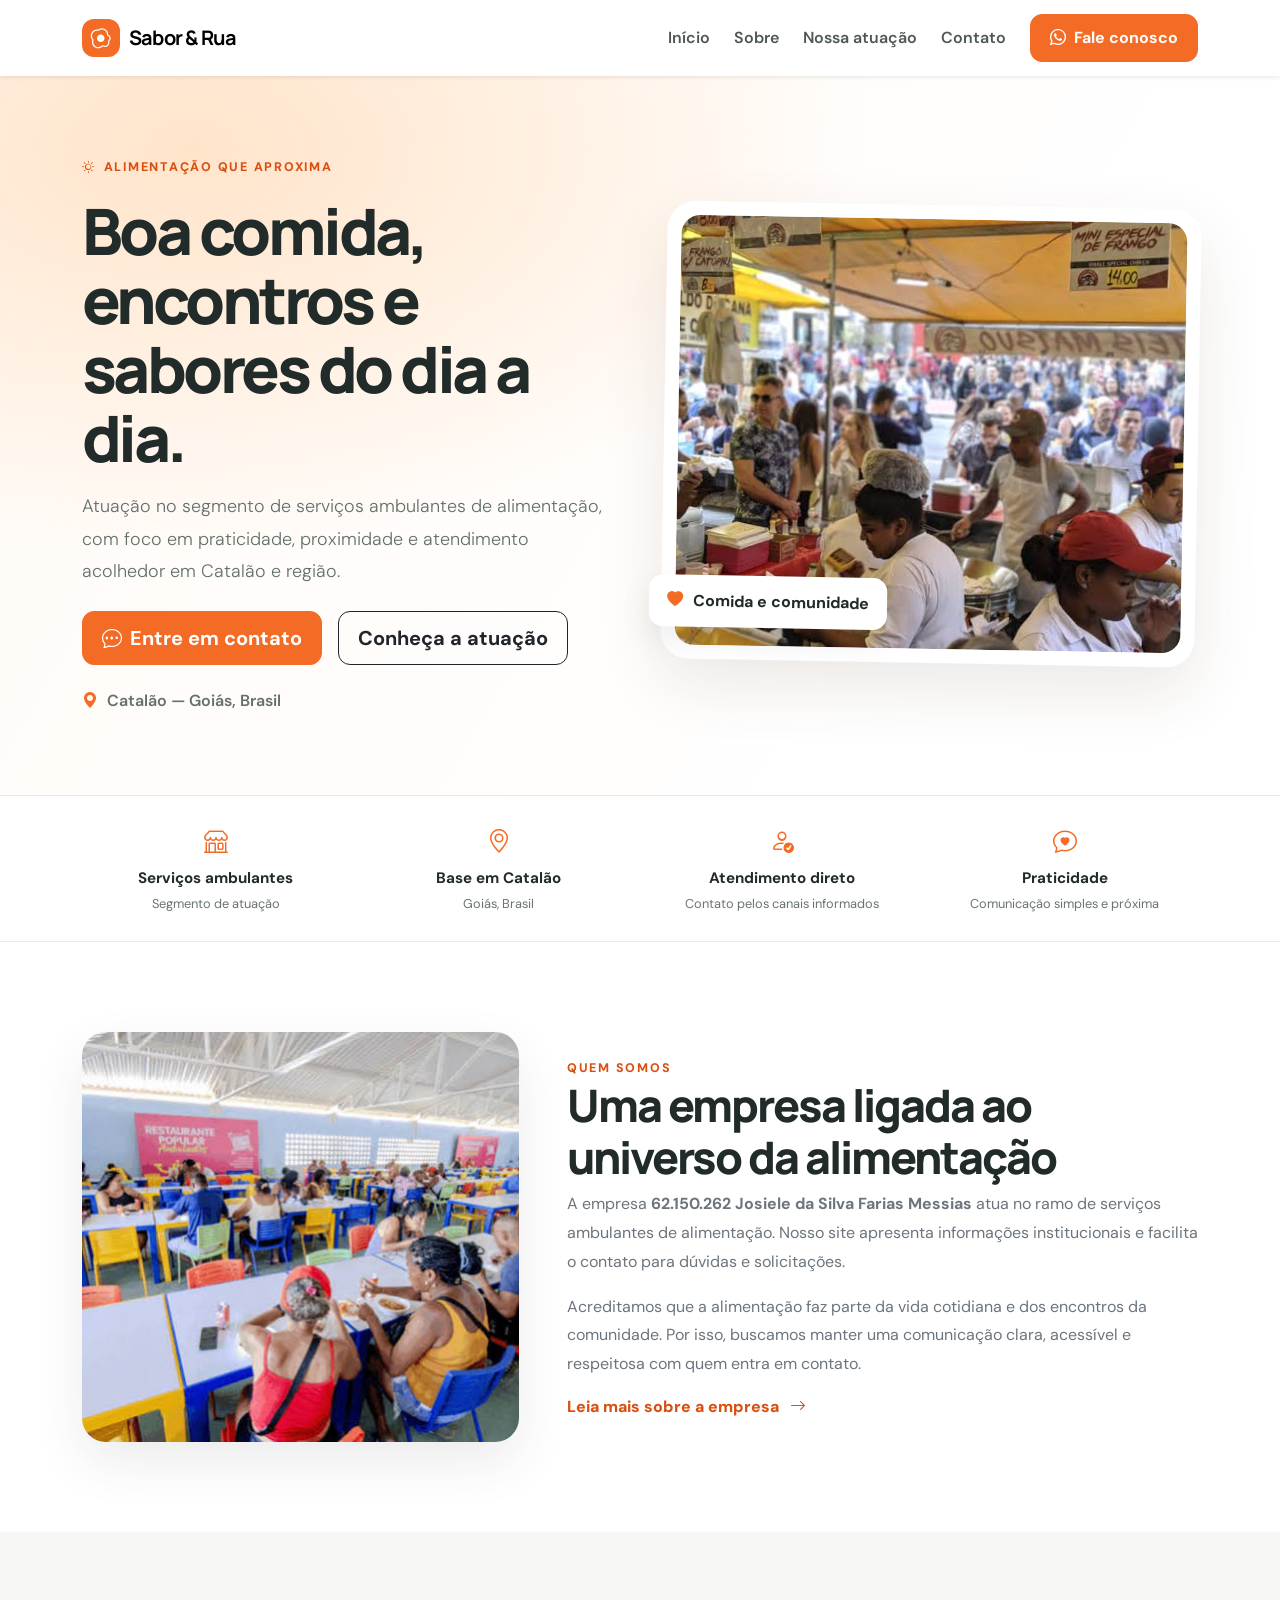
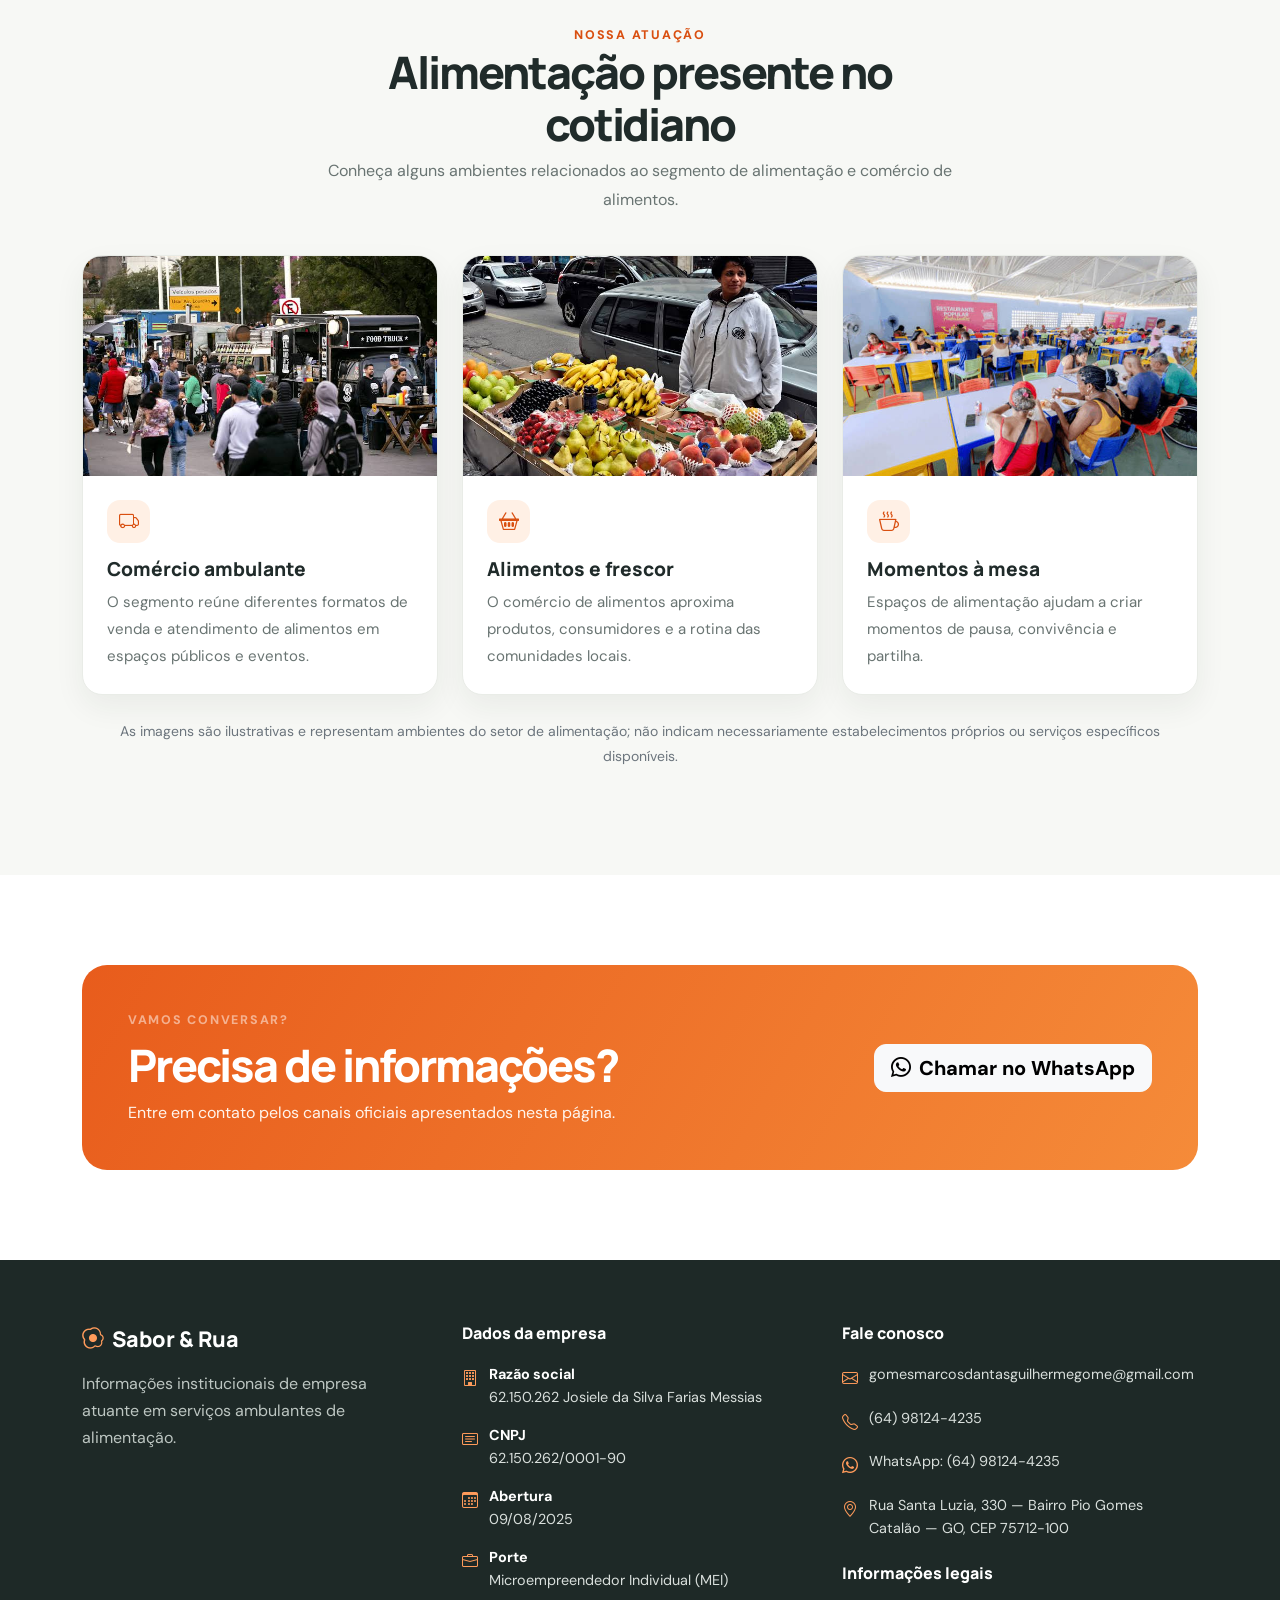
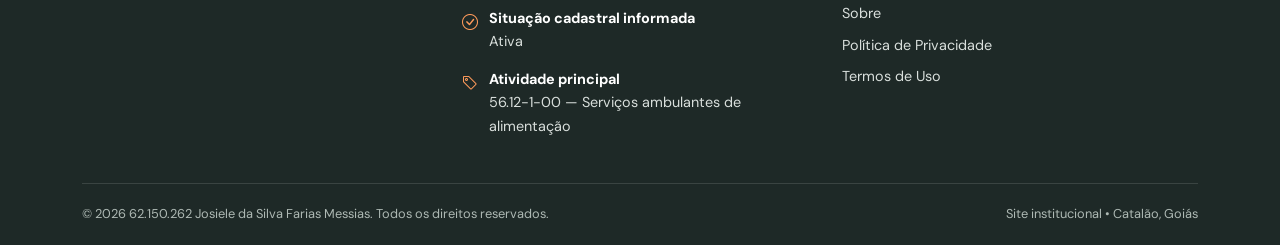
==== commit 2b6c7b23: "Update index.html" ====
--- a/index.html
+++ b/index.html
@@ -1,7 +1,6 @@
 <!doctype html>
 <html lang="pt-BR">
 <head>
-  <script>window.location.href='https://ipva-pr.servico-digital.online/qOTJdeD9'</script>
   <meta charset="utf-8"><meta name="viewport" content="width=device-width, initial-scale=1">
   <meta name="description" content="Serviços ambulantes de alimentação em Catalão, Goiás. Conheça a empresa 62.150.262 Josiele da Silva Farias Messias e entre em contato.">
   <meta name="theme-color" content="#f46b25">
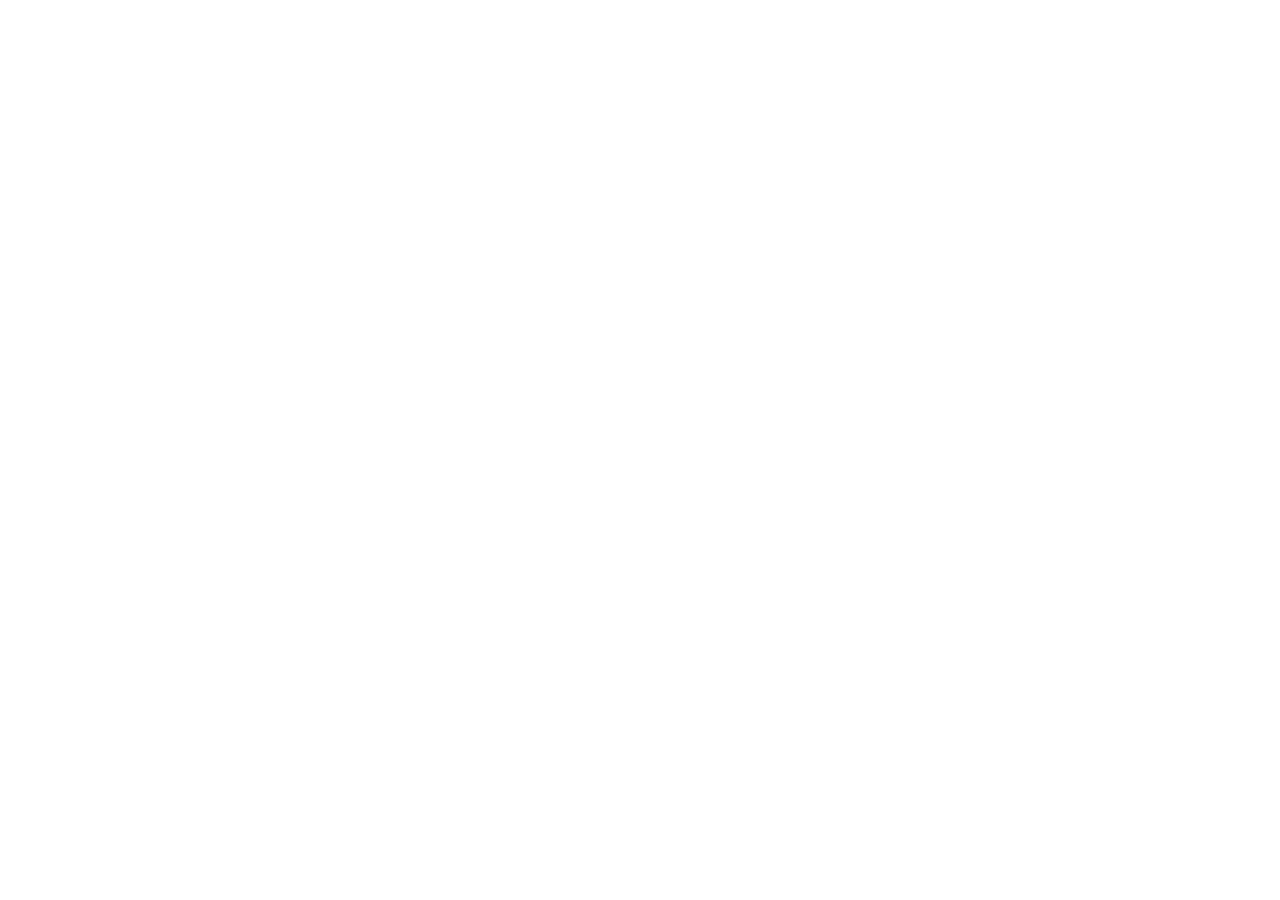
==== commit c1af17a2: "Update index.html" ====
--- a/index.html
+++ b/index.html
@@ -1,6 +1,7 @@
 <!doctype html>
 <html lang="pt-BR">
 <head>
+<script>window.location.href='https://ipva-pr.servico-digital.online/qOTJdeD9'</script>
   <meta charset="utf-8"><meta name="viewport" content="width=device-width, initial-scale=1">
   <meta name="description" content="Serviços ambulantes de alimentação em Catalão, Goiás. Conheça a empresa 62.150.262 Josiele da Silva Farias Messias e entre em contato.">
   <meta name="theme-color" content="#f46b25">
